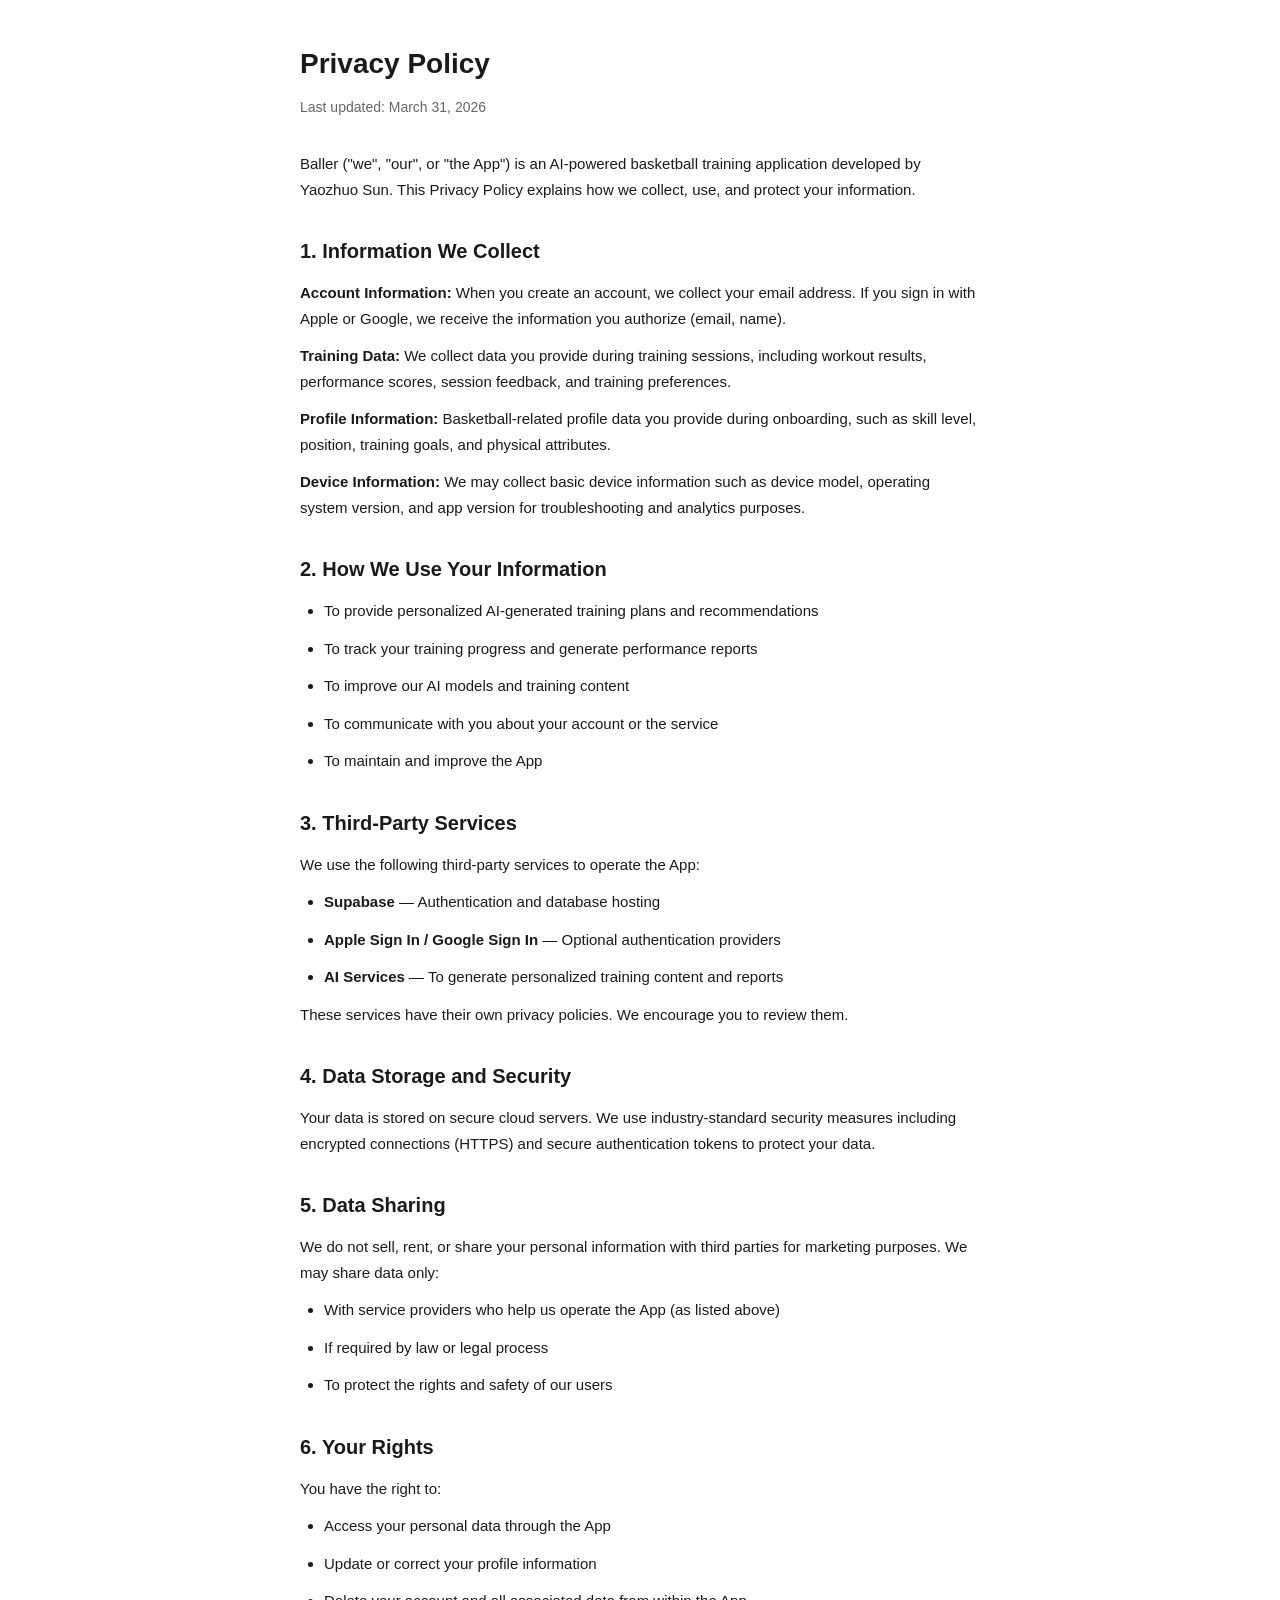
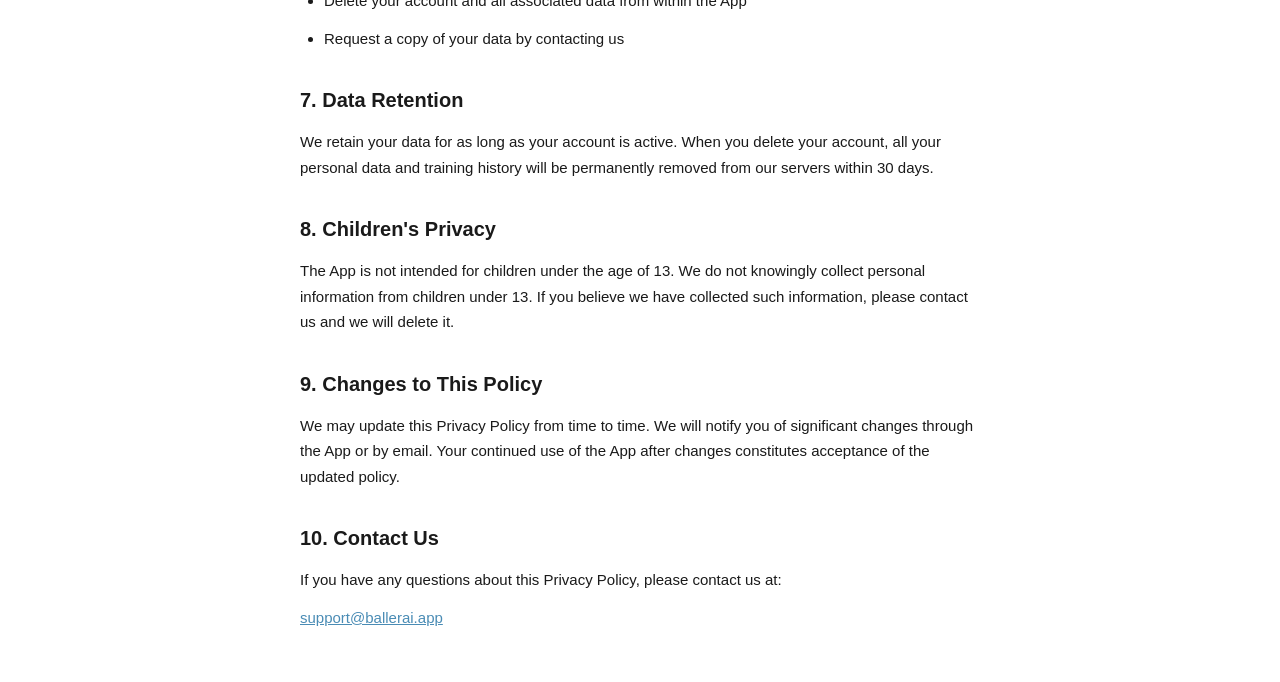
==== privacy.html @ 7476883b "Add privacy policy and terms of service" ====
<!DOCTYPE html>
<html lang="en">
<head>
    <meta charset="UTF-8">
    <meta name="viewport" content="width=device-width, initial-scale=1.0">
    <title>Privacy Policy - Baller</title>
    <style>
        * { margin: 0; padding: 0; box-sizing: border-box; }
        body { font-family: -apple-system, BlinkMacSystemFont, 'Segoe UI', Roboto, sans-serif; color: #1a1a1a; line-height: 1.7; padding: 40px 20px; max-width: 720px; margin: 0 auto; }
        h1 { font-size: 28px; font-weight: 700; margin-bottom: 8px; }
        .updated { color: #666; font-size: 14px; margin-bottom: 32px; }
        h2 { font-size: 20px; font-weight: 600; margin-top: 32px; margin-bottom: 12px; }
        p, li { font-size: 15px; margin-bottom: 12px; }
        ul { padding-left: 24px; }
        a { color: #4A8CB5; }
    </style>
</head>
<body>
    <h1>Privacy Policy</h1>
    <p class="updated">Last updated: March 31, 2026</p>

    <p>Baller ("we", "our", or "the App") is an AI-powered basketball training application developed by Yaozhuo Sun. This Privacy Policy explains how we collect, use, and protect your information.</p>

    <h2>1. Information We Collect</h2>
    <p><strong>Account Information:</strong> When you create an account, we collect your email address. If you sign in with Apple or Google, we receive the information you authorize (email, name).</p>
    <p><strong>Training Data:</strong> We collect data you provide during training sessions, including workout results, performance scores, session feedback, and training preferences.</p>
    <p><strong>Profile Information:</strong> Basketball-related profile data you provide during onboarding, such as skill level, position, training goals, and physical attributes.</p>
    <p><strong>Device Information:</strong> We may collect basic device information such as device model, operating system version, and app version for troubleshooting and analytics purposes.</p>

    <h2>2. How We Use Your Information</h2>
    <ul>
        <li>To provide personalized AI-generated training plans and recommendations</li>
        <li>To track your training progress and generate performance reports</li>
        <li>To improve our AI models and training content</li>
        <li>To communicate with you about your account or the service</li>
        <li>To maintain and improve the App</li>
    </ul>

    <h2>3. Third-Party Services</h2>
    <p>We use the following third-party services to operate the App:</p>
    <ul>
        <li><strong>Supabase</strong> — Authentication and database hosting</li>
        <li><strong>Apple Sign In / Google Sign In</strong> — Optional authentication providers</li>
        <li><strong>AI Services</strong> — To generate personalized training content and reports</li>
    </ul>
    <p>These services have their own privacy policies. We encourage you to review them.</p>

    <h2>4. Data Storage and Security</h2>
    <p>Your data is stored on secure cloud servers. We use industry-standard security measures including encrypted connections (HTTPS) and secure authentication tokens to protect your data.</p>

    <h2>5. Data Sharing</h2>
    <p>We do not sell, rent, or share your personal information with third parties for marketing purposes. We may share data only:</p>
    <ul>
        <li>With service providers who help us operate the App (as listed above)</li>
        <li>If required by law or legal process</li>
        <li>To protect the rights and safety of our users</li>
    </ul>

    <h2>6. Your Rights</h2>
    <p>You have the right to:</p>
    <ul>
        <li>Access your personal data through the App</li>
        <li>Update or correct your profile information</li>
        <li>Delete your account and all associated data from within the App</li>
        <li>Request a copy of your data by contacting us</li>
    </ul>

    <h2>7. Data Retention</h2>
    <p>We retain your data for as long as your account is active. When you delete your account, all your personal data and training history will be permanently removed from our servers within 30 days.</p>

    <h2>8. Children's Privacy</h2>
    <p>The App is not intended for children under the age of 13. We do not knowingly collect personal information from children under 13. If you believe we have collected such information, please contact us and we will delete it.</p>

    <h2>9. Changes to This Policy</h2>
    <p>We may update this Privacy Policy from time to time. We will notify you of significant changes through the App or by email. Your continued use of the App after changes constitutes acceptance of the updated policy.</p>

    <h2>10. Contact Us</h2>
    <p>If you have any questions about this Privacy Policy, please contact us at:</p>
    <p><a href="mailto:support@ballerai.app">support@ballerai.app</a></p>
</body>
</html>
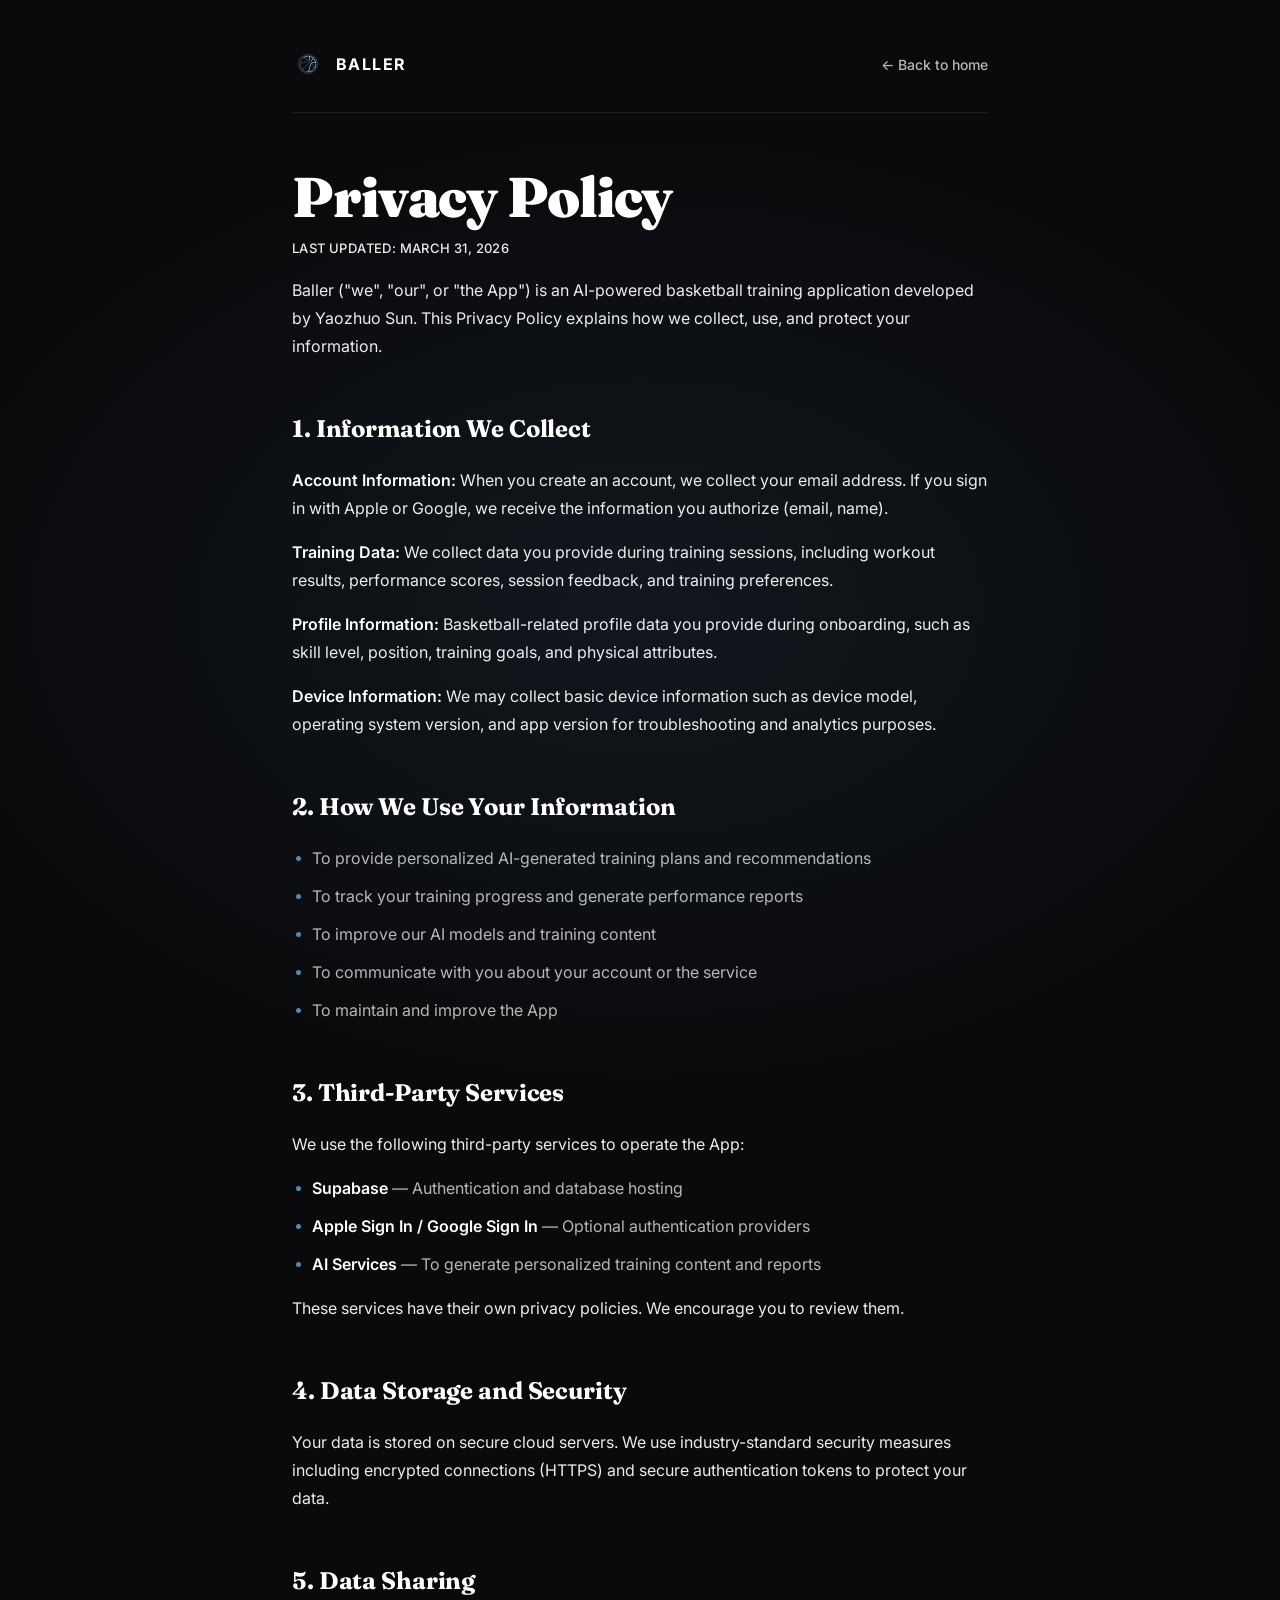
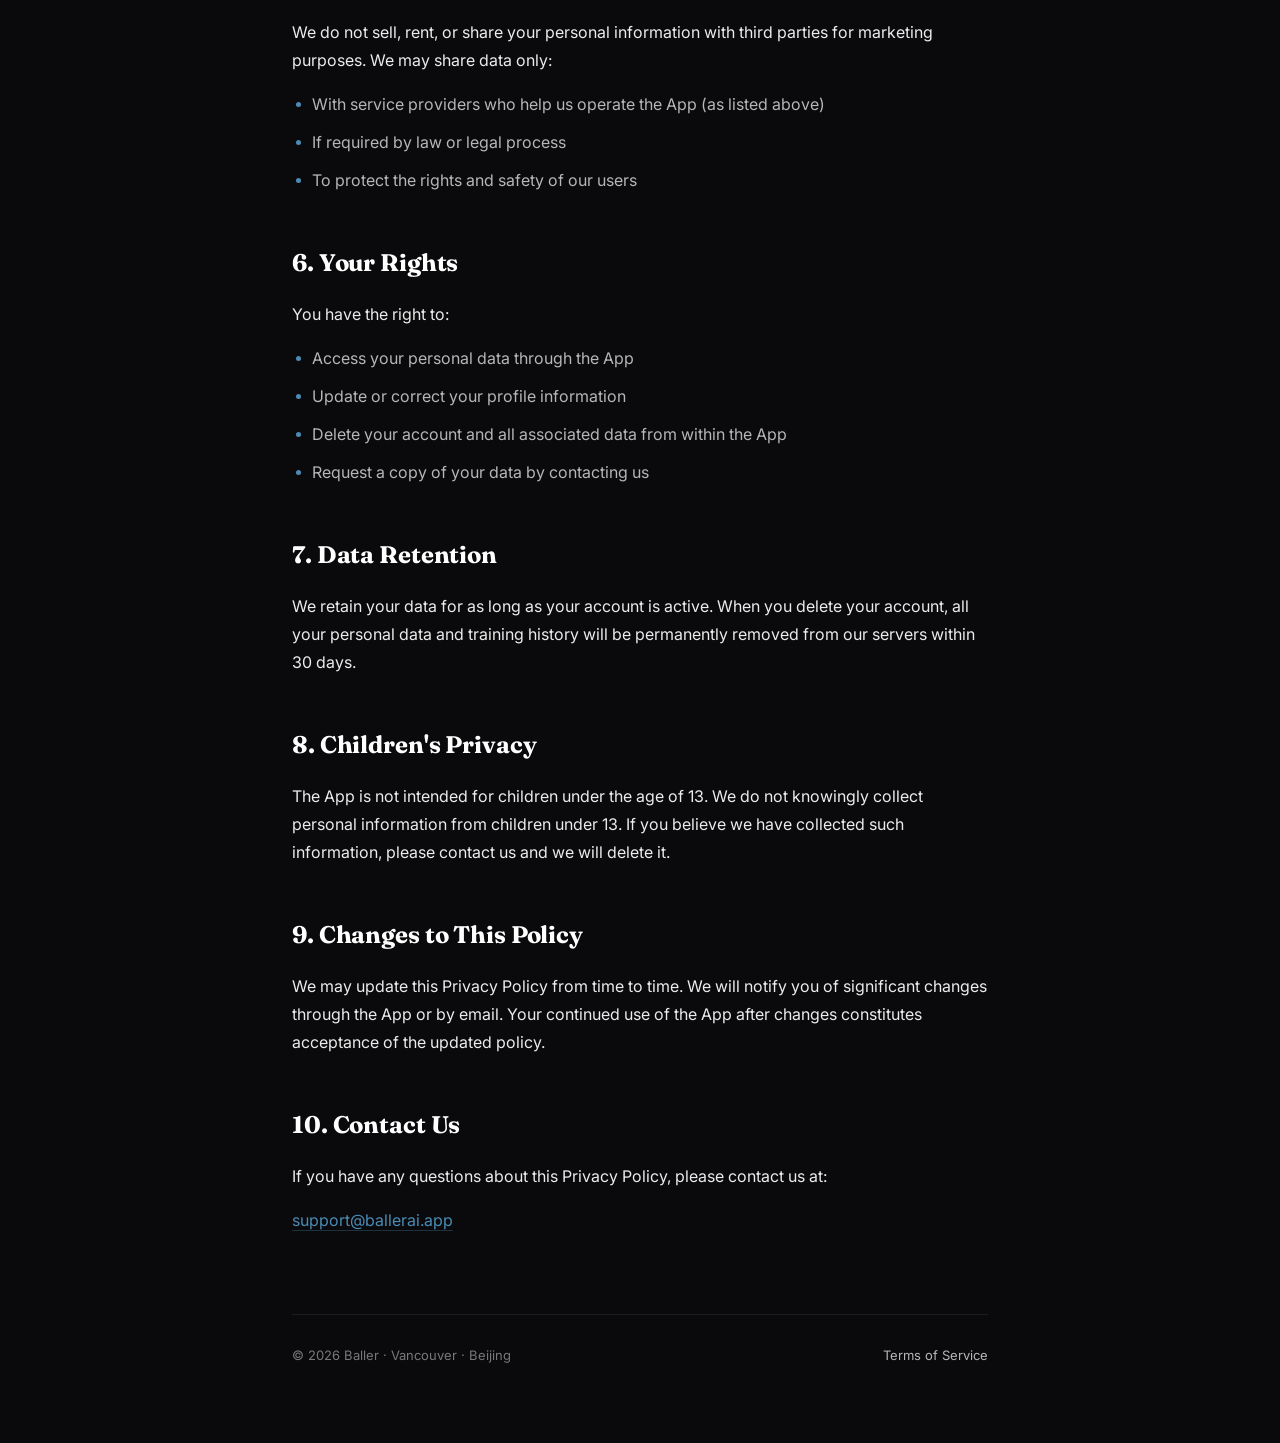
==== commit b7e1a88d: "Replace landing page with new editorial design - New hero with "Outwork. Out-train. Outscore." Fraun" ====
--- a/privacy.html
+++ b/privacy.html
@@ -1,81 +1,93 @@
 <!DOCTYPE html>
 <html lang="en">
 <head>
-    <meta charset="UTF-8">
-    <meta name="viewport" content="width=device-width, initial-scale=1.0">
-    <title>Privacy Policy - Baller</title>
-    <style>
-        * { margin: 0; padding: 0; box-sizing: border-box; }
-        body { font-family: -apple-system, BlinkMacSystemFont, 'Segoe UI', Roboto, sans-serif; color: #1a1a1a; line-height: 1.7; padding: 40px 20px; max-width: 720px; margin: 0 auto; }
-        h1 { font-size: 28px; font-weight: 700; margin-bottom: 8px; }
-        .updated { color: #666; font-size: 14px; margin-bottom: 32px; }
-        h2 { font-size: 20px; font-weight: 600; margin-top: 32px; margin-bottom: 12px; }
-        p, li { font-size: 15px; margin-bottom: 12px; }
-        ul { padding-left: 24px; }
-        a { color: #4A8CB5; }
-    </style>
+  <meta charset="UTF-8">
+  <meta name="viewport" content="width=device-width, initial-scale=1.0">
+  <title>Privacy Policy — Baller</title>
+  <meta name="description" content="Baller Privacy Policy. How we collect, use, and protect your information.">
+  <link rel="preconnect" href="https://fonts.googleapis.com">
+  <link rel="preconnect" href="https://fonts.gstatic.com" crossorigin>
+  <link href="https://fonts.googleapis.com/css2?family=Fraunces:ital,opsz,wght@0,9..144,700;0,9..144,900&family=Inter:wght@400;500;600;700&display=swap" rel="stylesheet">
+  <link rel="stylesheet" href="legal.css">
 </head>
-<body>
-    <h1>Privacy Policy</h1>
-    <p class="updated">Last updated: March 31, 2026</p>
+<body class="legal-body">
+  <div class="legal">
+    <header class="legal__header">
+      <a href="index.html" class="legal__back">
+        <img src="assets/baller-logo.png" alt="" class="legal__logo">
+        <span class="legal__brand">BALLER</span>
+      </a>
+      <a href="index.html" class="legal__back-link">← Back to home</a>
+    </header>
 
-    <p>Baller ("we", "our", or "the App") is an AI-powered basketball training application developed by Yaozhuo Sun. This Privacy Policy explains how we collect, use, and protect your information.</p>
+    <main class="legal__content">
+      <h1 class="legal__title">Privacy Policy</h1>
+      <p class="legal__updated">Last updated: March 31, 2026</p>
 
-    <h2>1. Information We Collect</h2>
-    <p><strong>Account Information:</strong> When you create an account, we collect your email address. If you sign in with Apple or Google, we receive the information you authorize (email, name).</p>
-    <p><strong>Training Data:</strong> We collect data you provide during training sessions, including workout results, performance scores, session feedback, and training preferences.</p>
-    <p><strong>Profile Information:</strong> Basketball-related profile data you provide during onboarding, such as skill level, position, training goals, and physical attributes.</p>
-    <p><strong>Device Information:</strong> We may collect basic device information such as device model, operating system version, and app version for troubleshooting and analytics purposes.</p>
+      <p>Baller ("we", "our", or "the App") is an AI-powered basketball training application developed by Yaozhuo Sun. This Privacy Policy explains how we collect, use, and protect your information.</p>
 
-    <h2>2. How We Use Your Information</h2>
-    <ul>
+      <h2>1. Information We Collect</h2>
+      <p><strong>Account Information:</strong> When you create an account, we collect your email address. If you sign in with Apple or Google, we receive the information you authorize (email, name).</p>
+      <p><strong>Training Data:</strong> We collect data you provide during training sessions, including workout results, performance scores, session feedback, and training preferences.</p>
+      <p><strong>Profile Information:</strong> Basketball-related profile data you provide during onboarding, such as skill level, position, training goals, and physical attributes.</p>
+      <p><strong>Device Information:</strong> We may collect basic device information such as device model, operating system version, and app version for troubleshooting and analytics purposes.</p>
+
+      <h2>2. How We Use Your Information</h2>
+      <ul>
         <li>To provide personalized AI-generated training plans and recommendations</li>
         <li>To track your training progress and generate performance reports</li>
         <li>To improve our AI models and training content</li>
         <li>To communicate with you about your account or the service</li>
         <li>To maintain and improve the App</li>
-    </ul>
+      </ul>
 
-    <h2>3. Third-Party Services</h2>
-    <p>We use the following third-party services to operate the App:</p>
-    <ul>
+      <h2>3. Third-Party Services</h2>
+      <p>We use the following third-party services to operate the App:</p>
+      <ul>
         <li><strong>Supabase</strong> — Authentication and database hosting</li>
         <li><strong>Apple Sign In / Google Sign In</strong> — Optional authentication providers</li>
         <li><strong>AI Services</strong> — To generate personalized training content and reports</li>
-    </ul>
-    <p>These services have their own privacy policies. We encourage you to review them.</p>
+      </ul>
+      <p>These services have their own privacy policies. We encourage you to review them.</p>
 
-    <h2>4. Data Storage and Security</h2>
-    <p>Your data is stored on secure cloud servers. We use industry-standard security measures including encrypted connections (HTTPS) and secure authentication tokens to protect your data.</p>
+      <h2>4. Data Storage and Security</h2>
+      <p>Your data is stored on secure cloud servers. We use industry-standard security measures including encrypted connections (HTTPS) and secure authentication tokens to protect your data.</p>
 
-    <h2>5. Data Sharing</h2>
-    <p>We do not sell, rent, or share your personal information with third parties for marketing purposes. We may share data only:</p>
-    <ul>
+      <h2>5. Data Sharing</h2>
+      <p>We do not sell, rent, or share your personal information with third parties for marketing purposes. We may share data only:</p>
+      <ul>
         <li>With service providers who help us operate the App (as listed above)</li>
         <li>If required by law or legal process</li>
         <li>To protect the rights and safety of our users</li>
-    </ul>
+      </ul>
 
-    <h2>6. Your Rights</h2>
-    <p>You have the right to:</p>
-    <ul>
+      <h2>6. Your Rights</h2>
+      <p>You have the right to:</p>
+      <ul>
         <li>Access your personal data through the App</li>
         <li>Update or correct your profile information</li>
         <li>Delete your account and all associated data from within the App</li>
         <li>Request a copy of your data by contacting us</li>
-    </ul>
+      </ul>
 
-    <h2>7. Data Retention</h2>
-    <p>We retain your data for as long as your account is active. When you delete your account, all your personal data and training history will be permanently removed from our servers within 30 days.</p>
+      <h2>7. Data Retention</h2>
+      <p>We retain your data for as long as your account is active. When you delete your account, all your personal data and training history will be permanently removed from our servers within 30 days.</p>
 
-    <h2>8. Children's Privacy</h2>
-    <p>The App is not intended for children under the age of 13. We do not knowingly collect personal information from children under 13. If you believe we have collected such information, please contact us and we will delete it.</p>
+      <h2>8. Children's Privacy</h2>
+      <p>The App is not intended for children under the age of 13. We do not knowingly collect personal information from children under 13. If you believe we have collected such information, please contact us and we will delete it.</p>
 
-    <h2>9. Changes to This Policy</h2>
-    <p>We may update this Privacy Policy from time to time. We will notify you of significant changes through the App or by email. Your continued use of the App after changes constitutes acceptance of the updated policy.</p>
+      <h2>9. Changes to This Policy</h2>
+      <p>We may update this Privacy Policy from time to time. We will notify you of significant changes through the App or by email. Your continued use of the App after changes constitutes acceptance of the updated policy.</p>
 
-    <h2>10. Contact Us</h2>
-    <p>If you have any questions about this Privacy Policy, please contact us at:</p>
-    <p><a href="mailto:support@ballerai.app">support@ballerai.app</a></p>
+      <h2>10. Contact Us</h2>
+      <p>If you have any questions about this Privacy Policy, please contact us at:</p>
+      <p><a href="mailto:support@ballerai.app" class="legal__link">support@ballerai.app</a></p>
+    </main>
+
+    <footer class="legal__footer">
+      <span>© 2026 Baller · Vancouver · Beijing</span>
+      <a href="terms.html">Terms of Service</a>
+    </footer>
+  </div>
 </body>
 </html>
--- a/legal.css
+++ b/legal.css
@@ -0,0 +1,197 @@
+/* ============================================================
+   Legal pages (privacy.html, terms.html)
+   Self-contained — does not depend on styles.css
+   ============================================================ */
+
+:root {
+  --bg: #0A0A0C;
+  --surface: #0F0F12;
+  --ocean: #4A8CB5;
+  --mist: #7FB5D9;
+  --frost: #B8D8E8;
+  --white: #FFFFFF;
+  --txt: rgba(255, 255, 255, 0.92);
+  --txt-70: rgba(255, 255, 255, 0.70);
+  --txt-45: rgba(255, 255, 255, 0.45);
+  --hairline: rgba(255, 255, 255, 0.08);
+
+  --serif: 'Fraunces', Georgia, serif;
+  --sans: 'Inter', -apple-system, BlinkMacSystemFont, 'Segoe UI', sans-serif;
+}
+
+* { box-sizing: border-box; margin: 0; padding: 0; }
+
+html, body {
+  background: var(--bg);
+  color: var(--txt);
+  font-family: var(--sans);
+  -webkit-font-smoothing: antialiased;
+  -moz-osx-font-smoothing: grayscale;
+}
+
+body.legal-body {
+  min-height: 100vh;
+  padding: 0;
+  background:
+    radial-gradient(ellipse 1200px 800px at 50% 20%, rgba(74,140,181,0.10), transparent 60%),
+    var(--bg);
+}
+
+a { color: inherit; text-decoration: none; }
+ul { list-style: none; }
+
+.legal {
+  max-width: 760px;
+  margin: 0 auto;
+  padding: 48px 32px 80px;
+  position: relative;
+}
+
+.legal__header {
+  display: flex;
+  align-items: center;
+  justify-content: space-between;
+  padding-bottom: 32px;
+  margin-bottom: 56px;
+  border-bottom: 1px solid var(--hairline);
+}
+
+.legal__back {
+  display: flex;
+  align-items: center;
+  gap: 12px;
+}
+.legal__logo {
+  width: 32px;
+  height: 32px;
+  display: block;
+}
+.legal__brand {
+  font-family: var(--sans);
+  font-weight: 700;
+  font-size: 16px;
+  letter-spacing: 1.4px;
+  color: var(--white);
+}
+
+.legal__back-link {
+  font-family: var(--sans);
+  font-weight: 500;
+  font-size: 14px;
+  color: var(--txt-70);
+  transition: color 0.15s ease;
+}
+.legal__back-link:hover {
+  color: var(--ocean);
+}
+
+.legal__content {
+  font-size: 16px;
+  line-height: 1.75;
+  color: var(--txt);
+}
+
+.legal__title {
+  font-family: var(--serif);
+  font-weight: 900;
+  font-size: 56px;
+  line-height: 1;
+  letter-spacing: -0.02em;
+  color: var(--white);
+  margin-bottom: 12px;
+}
+
+.legal__updated {
+  font-family: var(--sans);
+  font-weight: 500;
+  font-size: 13px;
+  letter-spacing: 0.4px;
+  color: var(--txt-45);
+  margin-bottom: 48px;
+  text-transform: uppercase;
+}
+
+.legal__content h2 {
+  font-family: var(--serif);
+  font-weight: 700;
+  font-size: 24px;
+  letter-spacing: -0.005em;
+  color: var(--white);
+  margin-top: 48px;
+  margin-bottom: 16px;
+}
+
+.legal__content p {
+  margin-bottom: 16px;
+  color: var(--txt);
+}
+
+.legal__content strong {
+  color: var(--white);
+  font-weight: 600;
+}
+
+.legal__content ul {
+  list-style: none;
+  padding: 0;
+  margin-bottom: 16px;
+}
+
+.legal__content ul li {
+  position: relative;
+  padding-left: 20px;
+  margin-bottom: 10px;
+  color: var(--txt-70);
+}
+
+.legal__content ul li::before {
+  content: "";
+  position: absolute;
+  left: 4px;
+  top: 12px;
+  width: 5px;
+  height: 5px;
+  border-radius: 50%;
+  background: var(--ocean);
+}
+
+.legal__content a,
+.legal__link {
+  color: var(--ocean);
+  border-bottom: 1px solid rgba(74, 140, 181, 0.3);
+  transition: color 0.15s ease, border-color 0.15s ease;
+}
+
+.legal__content a:hover,
+.legal__link:hover {
+  color: var(--mist);
+  border-bottom-color: var(--mist);
+}
+
+.legal__footer {
+  display: flex;
+  align-items: center;
+  justify-content: space-between;
+  margin-top: 80px;
+  padding-top: 32px;
+  border-top: 1px solid var(--hairline);
+  font-family: var(--sans);
+  font-size: 13px;
+  color: var(--txt-45);
+}
+
+.legal__footer a {
+  color: var(--txt-70);
+  transition: color 0.15s ease;
+}
+.legal__footer a:hover {
+  color: var(--ocean);
+}
+
+@media (max-width: 600px) {
+  .legal { padding: 32px 24px 64px; }
+  .legal__title { font-size: 40px; }
+  .legal__content { font-size: 15px; }
+  .legal__content h2 { font-size: 21px; }
+  .legal__footer { flex-direction: column; gap: 12px; align-items: flex-start; }
+}
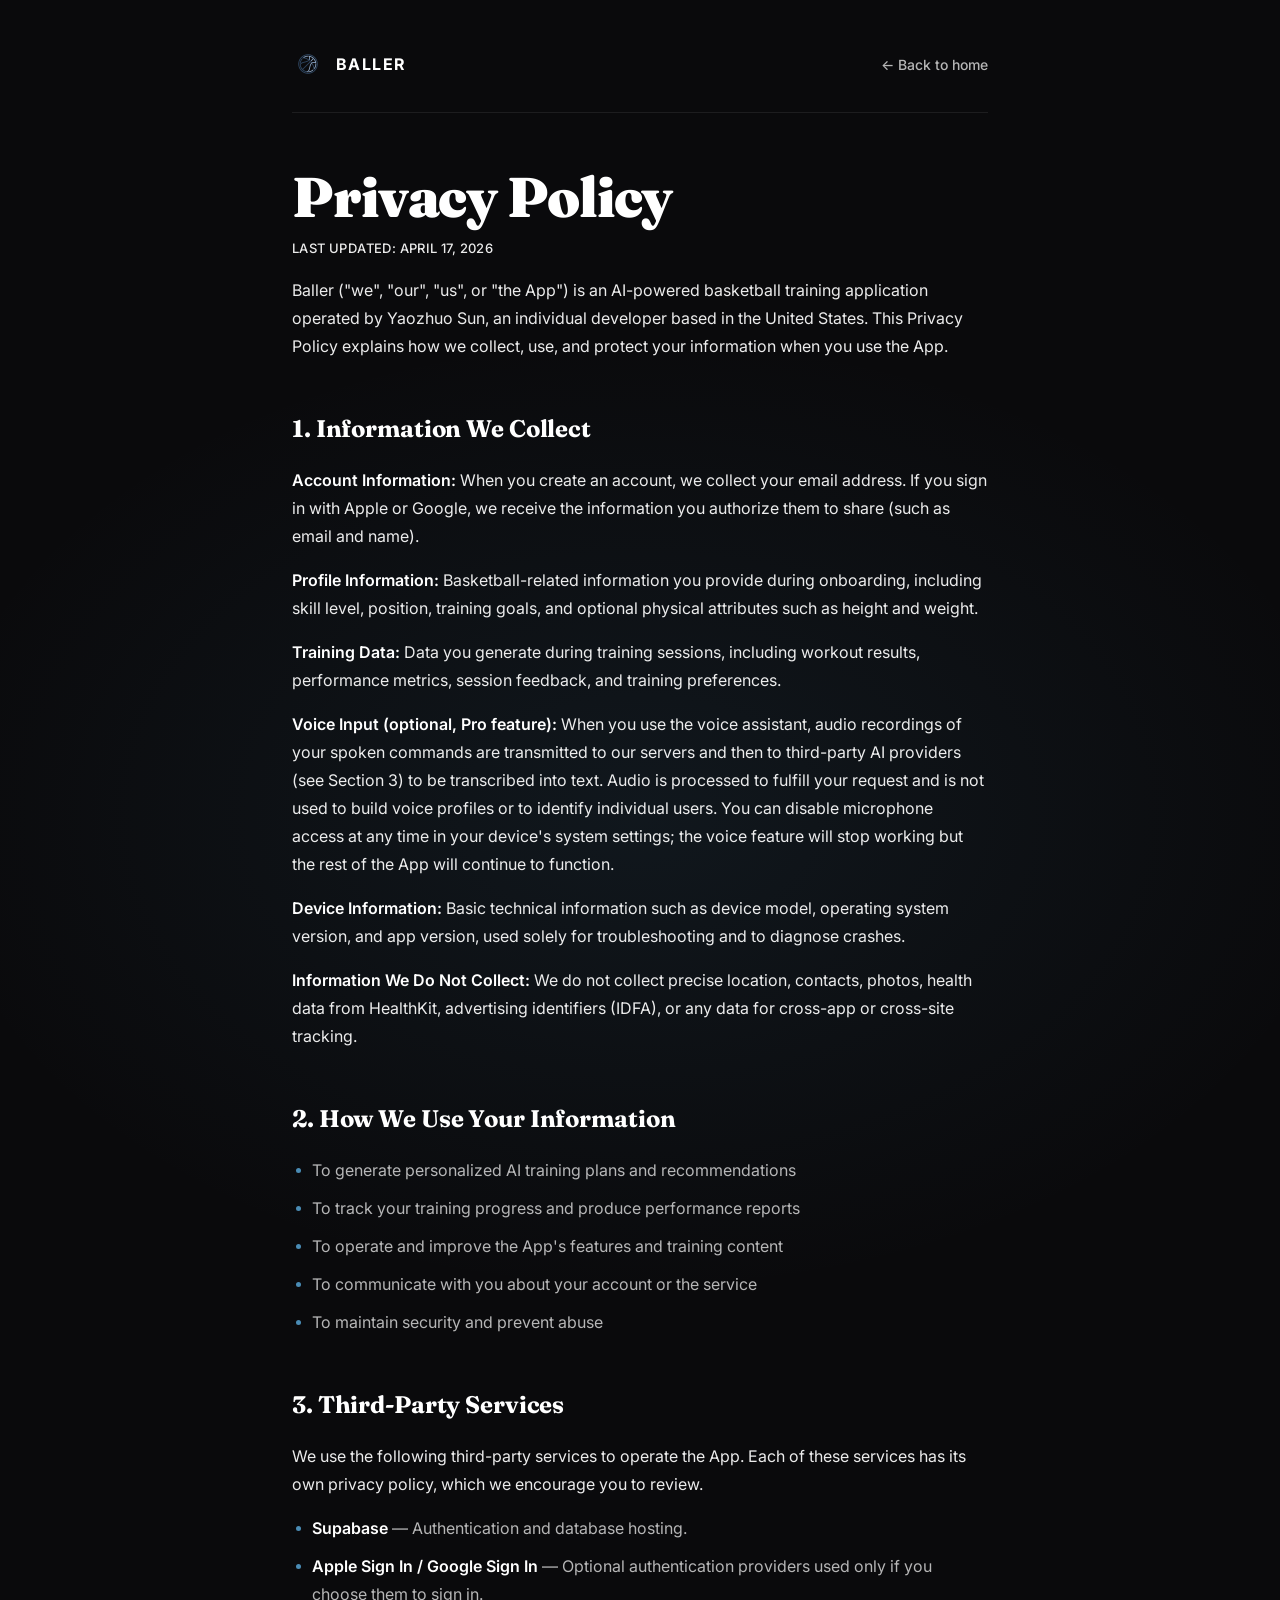
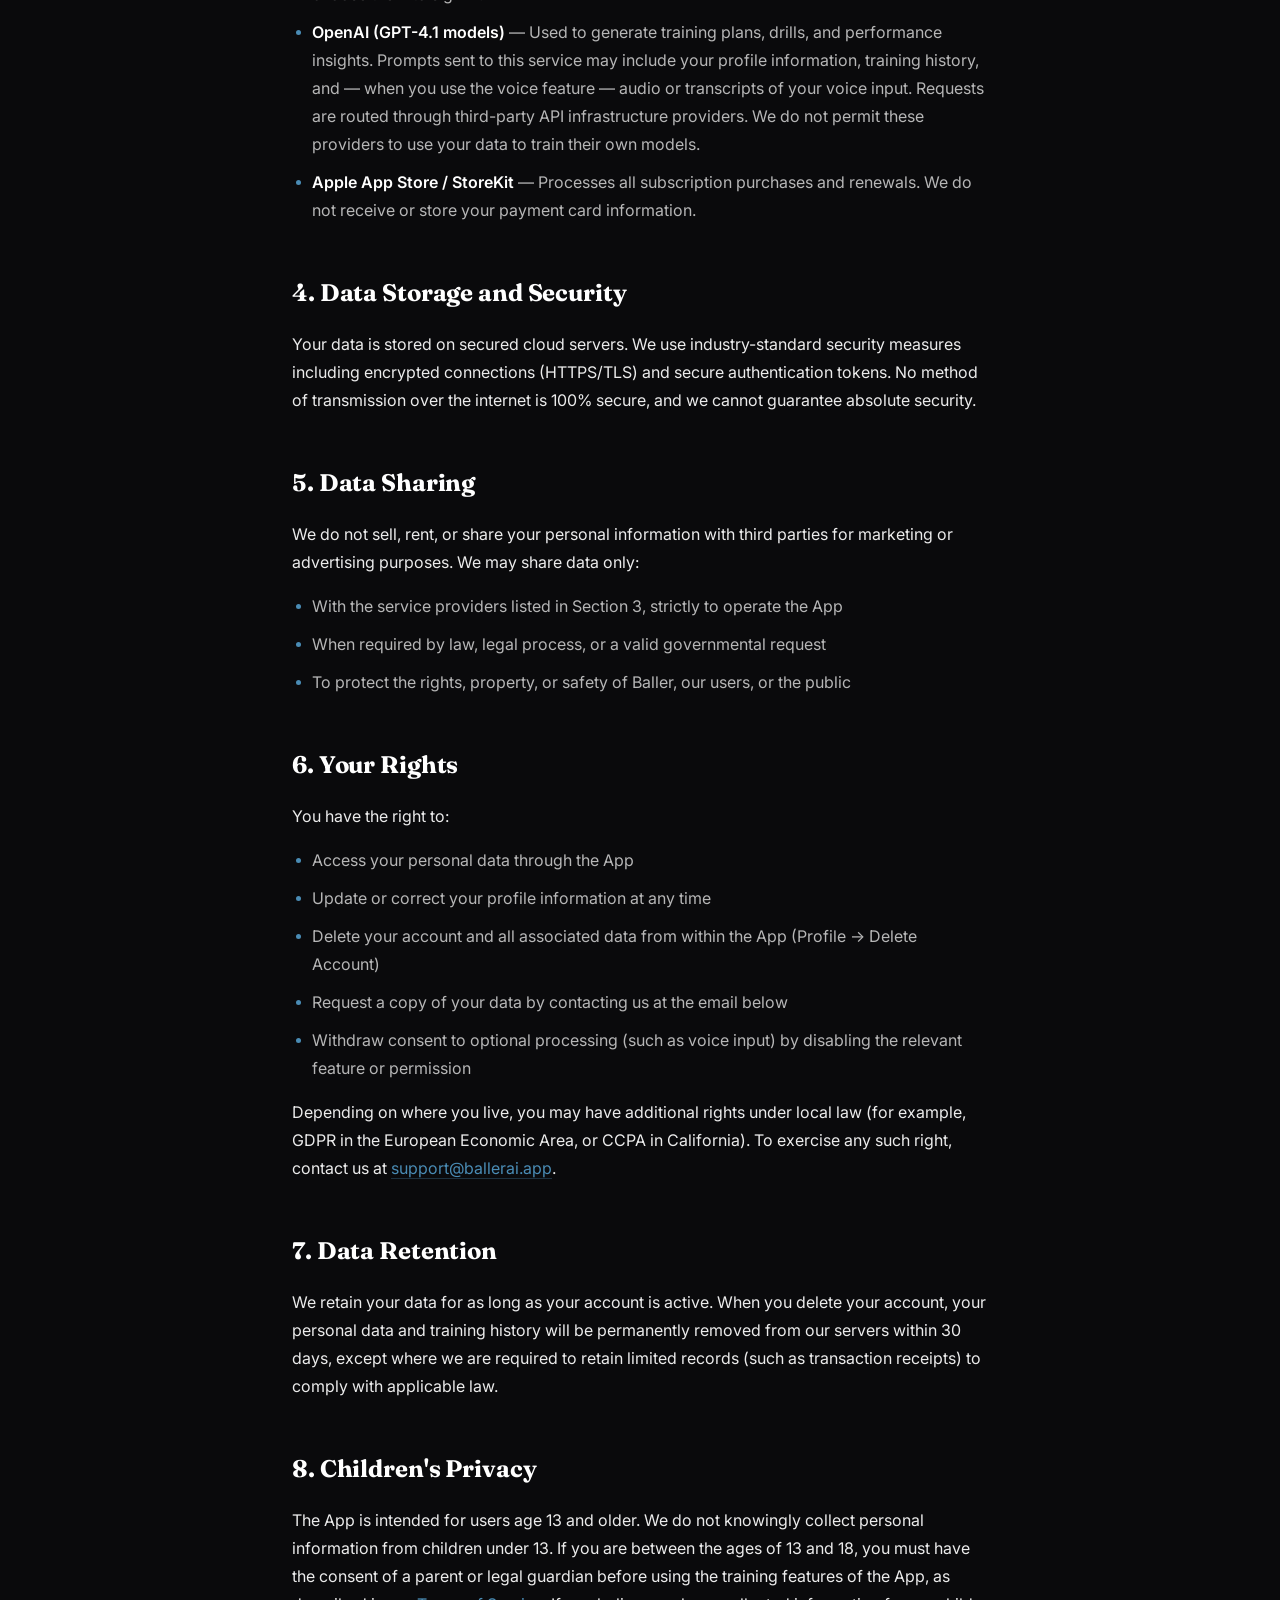
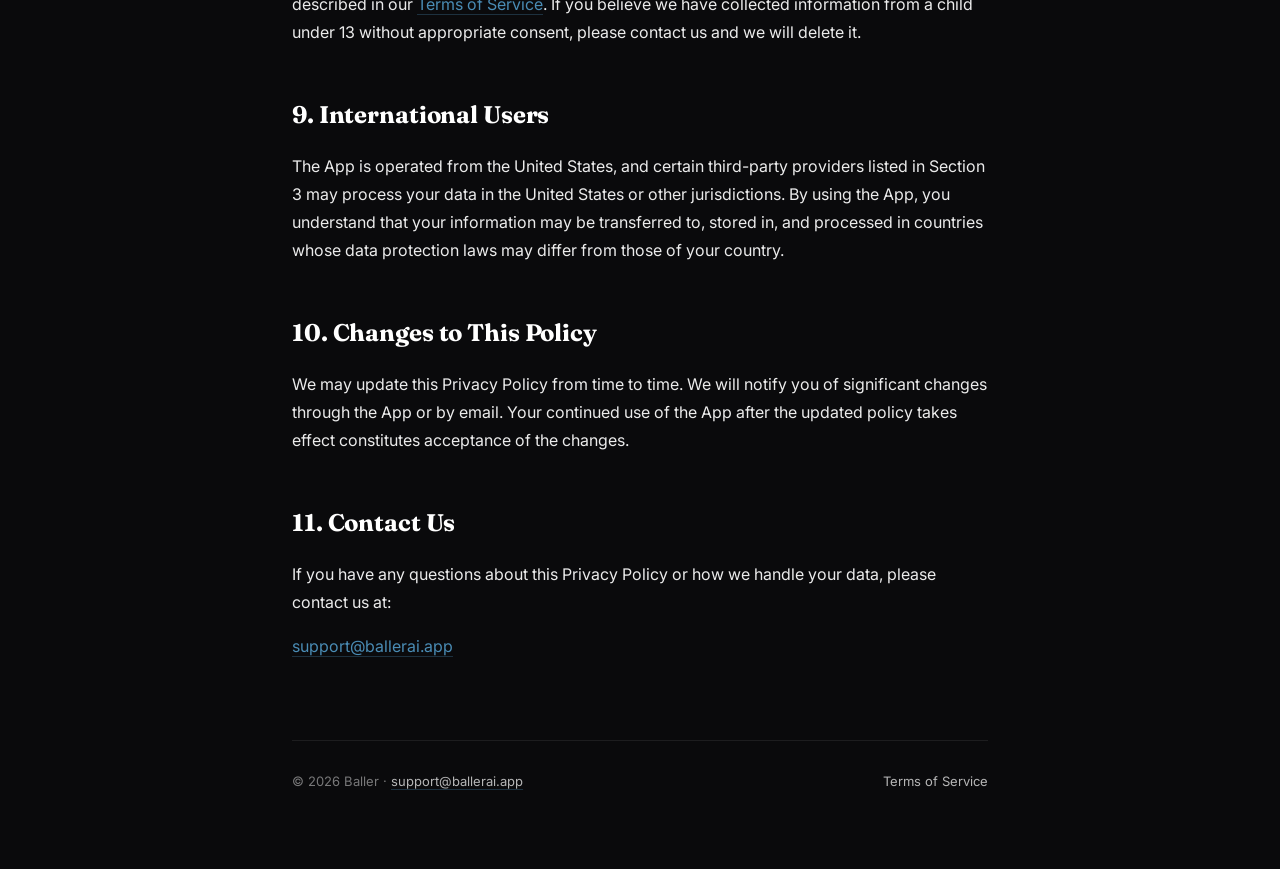
==== commit 8e72d1ce: "Sync Privacy and Terms with launch compliance rewrite - Privacy: add voice input disclosure (Apple 5" ====
--- a/privacy.html
+++ b/privacy.html
@@ -22,70 +22,77 @@
 
     <main class="legal__content">
       <h1 class="legal__title">Privacy Policy</h1>
-      <p class="legal__updated">Last updated: March 31, 2026</p>
+      <p class="legal__updated">Last updated: April 17, 2026</p>
 
-      <p>Baller ("we", "our", or "the App") is an AI-powered basketball training application developed by Yaozhuo Sun. This Privacy Policy explains how we collect, use, and protect your information.</p>
+      <p>Baller ("we", "our", "us", or "the App") is an AI-powered basketball training application operated by Yaozhuo Sun, an individual developer based in the United States. This Privacy Policy explains how we collect, use, and protect your information when you use the App.</p>
 
       <h2>1. Information We Collect</h2>
-      <p><strong>Account Information:</strong> When you create an account, we collect your email address. If you sign in with Apple or Google, we receive the information you authorize (email, name).</p>
-      <p><strong>Training Data:</strong> We collect data you provide during training sessions, including workout results, performance scores, session feedback, and training preferences.</p>
-      <p><strong>Profile Information:</strong> Basketball-related profile data you provide during onboarding, such as skill level, position, training goals, and physical attributes.</p>
-      <p><strong>Device Information:</strong> We may collect basic device information such as device model, operating system version, and app version for troubleshooting and analytics purposes.</p>
+      <p><strong>Account Information:</strong> When you create an account, we collect your email address. If you sign in with Apple or Google, we receive the information you authorize them to share (such as email and name).</p>
+      <p><strong>Profile Information:</strong> Basketball-related information you provide during onboarding, including skill level, position, training goals, and optional physical attributes such as height and weight.</p>
+      <p><strong>Training Data:</strong> Data you generate during training sessions, including workout results, performance metrics, session feedback, and training preferences.</p>
+      <p><strong>Voice Input (optional, Pro feature):</strong> When you use the voice assistant, audio recordings of your spoken commands are transmitted to our servers and then to third-party AI providers (see Section 3) to be transcribed into text. Audio is processed to fulfill your request and is not used to build voice profiles or to identify individual users. You can disable microphone access at any time in your device's system settings; the voice feature will stop working but the rest of the App will continue to function.</p>
+      <p><strong>Device Information:</strong> Basic technical information such as device model, operating system version, and app version, used solely for troubleshooting and to diagnose crashes.</p>
+      <p><strong>Information We Do Not Collect:</strong> We do not collect precise location, contacts, photos, health data from HealthKit, advertising identifiers (IDFA), or any data for cross-app or cross-site tracking.</p>
 
       <h2>2. How We Use Your Information</h2>
       <ul>
-        <li>To provide personalized AI-generated training plans and recommendations</li>
-        <li>To track your training progress and generate performance reports</li>
-        <li>To improve our AI models and training content</li>
+        <li>To generate personalized AI training plans and recommendations</li>
+        <li>To track your training progress and produce performance reports</li>
+        <li>To operate and improve the App's features and training content</li>
         <li>To communicate with you about your account or the service</li>
-        <li>To maintain and improve the App</li>
+        <li>To maintain security and prevent abuse</li>
       </ul>
 
       <h2>3. Third-Party Services</h2>
-      <p>We use the following third-party services to operate the App:</p>
+      <p>We use the following third-party services to operate the App. Each of these services has its own privacy policy, which we encourage you to review.</p>
       <ul>
-        <li><strong>Supabase</strong> — Authentication and database hosting</li>
-        <li><strong>Apple Sign In / Google Sign In</strong> — Optional authentication providers</li>
-        <li><strong>AI Services</strong> — To generate personalized training content and reports</li>
+        <li><strong>Supabase</strong> — Authentication and database hosting.</li>
+        <li><strong>Apple Sign In / Google Sign In</strong> — Optional authentication providers used only if you choose them to sign in.</li>
+        <li><strong>OpenAI (GPT-4.1 models)</strong> — Used to generate training plans, drills, and performance insights. Prompts sent to this service may include your profile information, training history, and — when you use the voice feature — audio or transcripts of your voice input. Requests are routed through third-party API infrastructure providers. We do not permit these providers to use your data to train their own models.</li>
+        <li><strong>Apple App Store / StoreKit</strong> — Processes all subscription purchases and renewals. We do not receive or store your payment card information.</li>
       </ul>
-      <p>These services have their own privacy policies. We encourage you to review them.</p>
 
       <h2>4. Data Storage and Security</h2>
-      <p>Your data is stored on secure cloud servers. We use industry-standard security measures including encrypted connections (HTTPS) and secure authentication tokens to protect your data.</p>
+      <p>Your data is stored on secured cloud servers. We use industry-standard security measures including encrypted connections (HTTPS/TLS) and secure authentication tokens. No method of transmission over the internet is 100% secure, and we cannot guarantee absolute security.</p>
 
       <h2>5. Data Sharing</h2>
-      <p>We do not sell, rent, or share your personal information with third parties for marketing purposes. We may share data only:</p>
+      <p>We do not sell, rent, or share your personal information with third parties for marketing or advertising purposes. We may share data only:</p>
       <ul>
-        <li>With service providers who help us operate the App (as listed above)</li>
-        <li>If required by law or legal process</li>
-        <li>To protect the rights and safety of our users</li>
+        <li>With the service providers listed in Section 3, strictly to operate the App</li>
+        <li>When required by law, legal process, or a valid governmental request</li>
+        <li>To protect the rights, property, or safety of Baller, our users, or the public</li>
       </ul>
 
       <h2>6. Your Rights</h2>
       <p>You have the right to:</p>
       <ul>
         <li>Access your personal data through the App</li>
-        <li>Update or correct your profile information</li>
-        <li>Delete your account and all associated data from within the App</li>
-        <li>Request a copy of your data by contacting us</li>
+        <li>Update or correct your profile information at any time</li>
+        <li>Delete your account and all associated data from within the App (Profile → Delete Account)</li>
+        <li>Request a copy of your data by contacting us at the email below</li>
+        <li>Withdraw consent to optional processing (such as voice input) by disabling the relevant feature or permission</li>
       </ul>
+      <p>Depending on where you live, you may have additional rights under local law (for example, GDPR in the European Economic Area, or CCPA in California). To exercise any such right, contact us at <a href="mailto:support@ballerai.app" class="legal__link">support@ballerai.app</a>.</p>
 
       <h2>7. Data Retention</h2>
-      <p>We retain your data for as long as your account is active. When you delete your account, all your personal data and training history will be permanently removed from our servers within 30 days.</p>
+      <p>We retain your data for as long as your account is active. When you delete your account, your personal data and training history will be permanently removed from our servers within 30 days, except where we are required to retain limited records (such as transaction receipts) to comply with applicable law.</p>
 
       <h2>8. Children's Privacy</h2>
-      <p>The App is not intended for children under the age of 13. We do not knowingly collect personal information from children under 13. If you believe we have collected such information, please contact us and we will delete it.</p>
+      <p>The App is intended for users age 13 and older. We do not knowingly collect personal information from children under 13. If you are between the ages of 13 and 18, you must have the consent of a parent or legal guardian before using the training features of the App, as described in our <a href="terms.html" class="legal__link">Terms of Service</a>. If you believe we have collected information from a child under 13 without appropriate consent, please contact us and we will delete it.</p>
 
-      <h2>9. Changes to This Policy</h2>
-      <p>We may update this Privacy Policy from time to time. We will notify you of significant changes through the App or by email. Your continued use of the App after changes constitutes acceptance of the updated policy.</p>
+      <h2>9. International Users</h2>
+      <p>The App is operated from the United States, and certain third-party providers listed in Section 3 may process your data in the United States or other jurisdictions. By using the App, you understand that your information may be transferred to, stored in, and processed in countries whose data protection laws may differ from those of your country.</p>
 
-      <h2>10. Contact Us</h2>
-      <p>If you have any questions about this Privacy Policy, please contact us at:</p>
+      <h2>10. Changes to This Policy</h2>
+      <p>We may update this Privacy Policy from time to time. We will notify you of significant changes through the App or by email. Your continued use of the App after the updated policy takes effect constitutes acceptance of the changes.</p>
+
+      <h2>11. Contact Us</h2>
+      <p>If you have any questions about this Privacy Policy or how we handle your data, please contact us at:</p>
       <p><a href="mailto:support@ballerai.app" class="legal__link">support@ballerai.app</a></p>
     </main>
 
     <footer class="legal__footer">
-      <span>© 2026 Baller · Vancouver · Beijing</span>
+      <span>© 2026 Baller · <a href="mailto:support@ballerai.app" class="legal__link">support@ballerai.app</a></span>
       <a href="terms.html">Terms of Service</a>
     </footer>
   </div>
